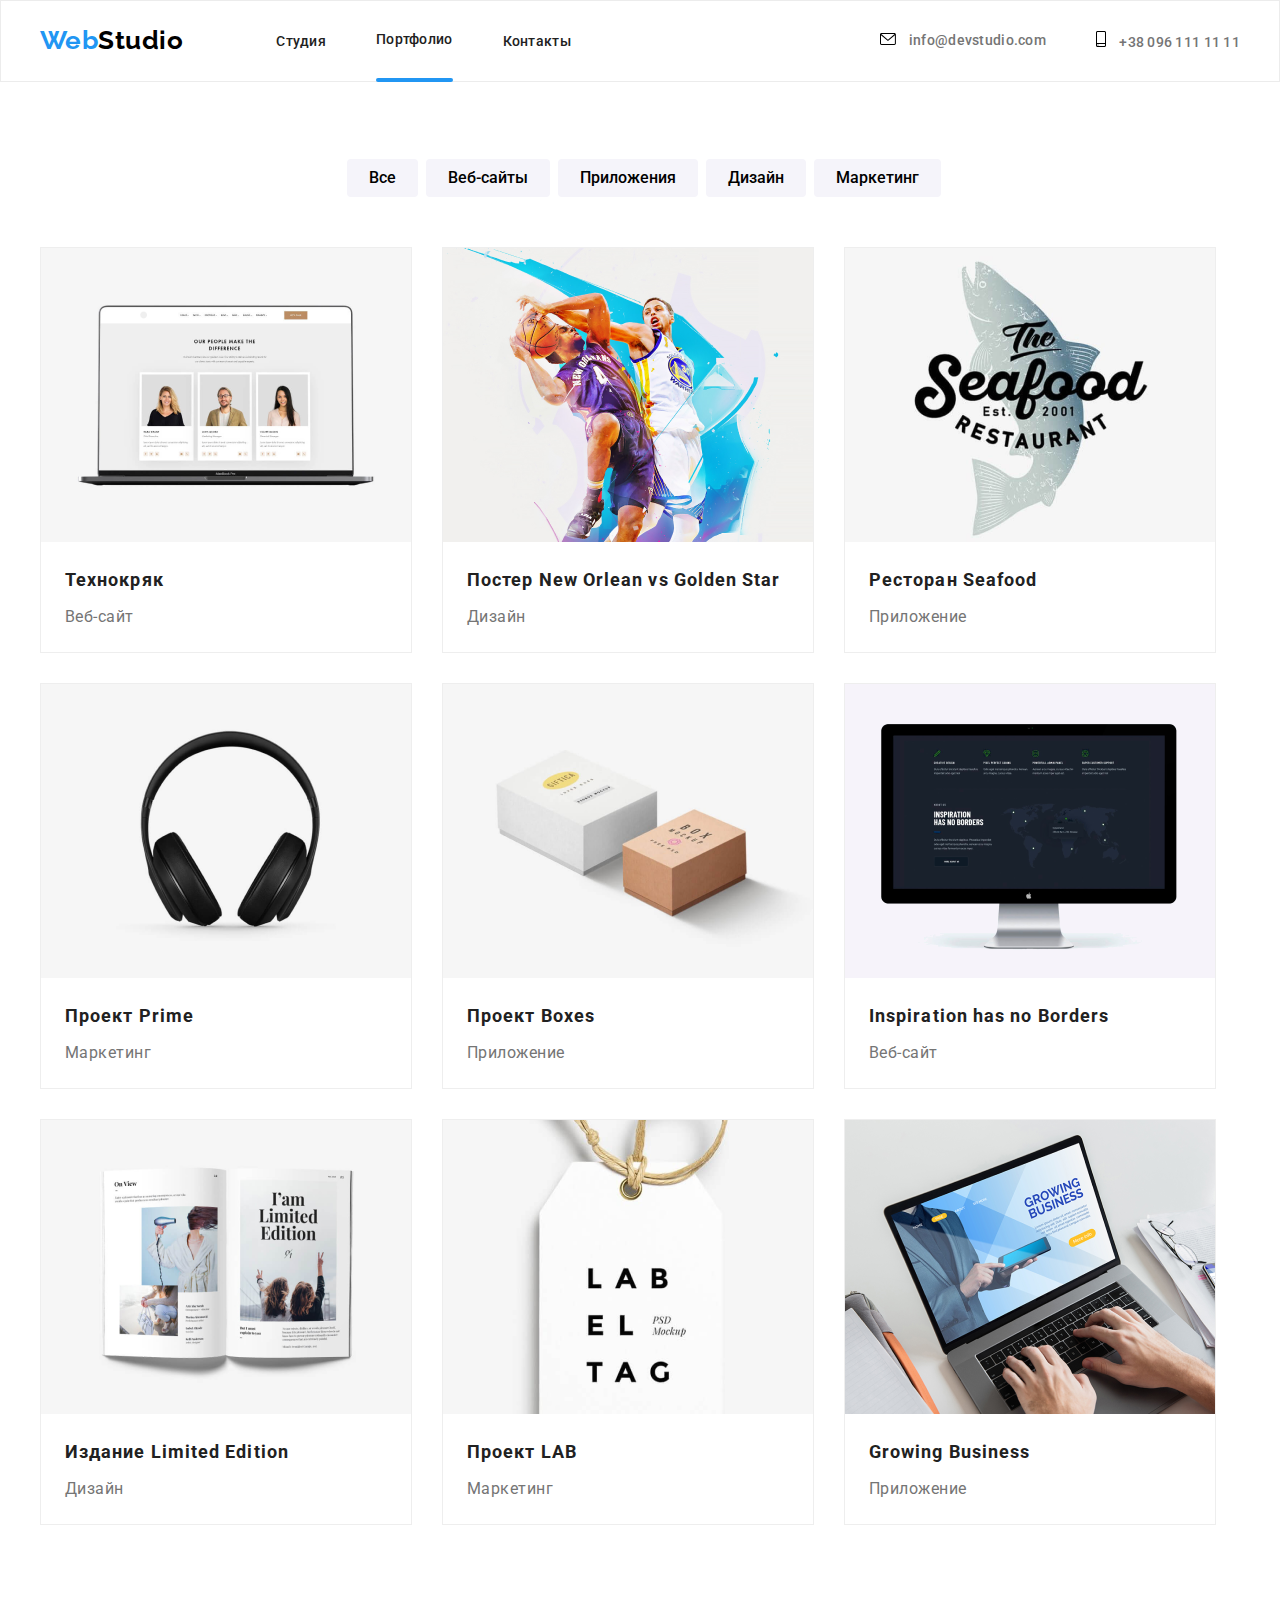
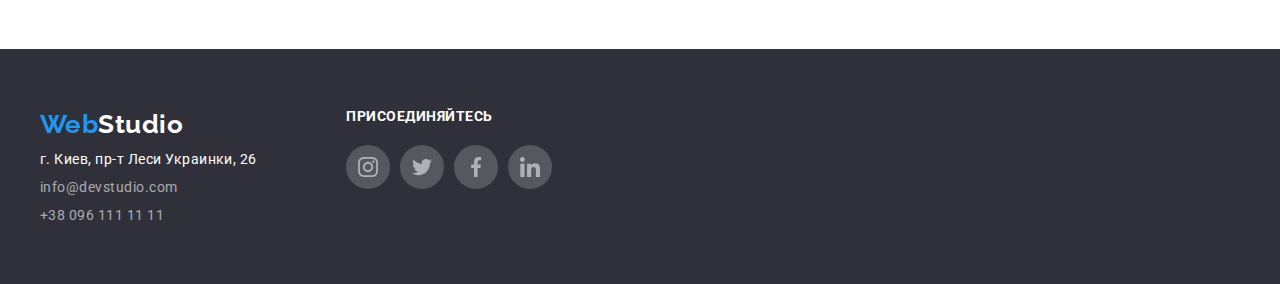
==== portfolio.html @ 744fe1b5 "копирует дз 5" ====
<!DOCTYPE html>
<html lang="ru">

<head>
    <meta charset="UTF-8">
    <meta name="viewport" content="width=device-width, initial-scale=1.0">
    <title> WebStudio </title>
    <link rel="stylesheet" href="https://cdnjs.cloudflare.com/ajax/libs/modern-normalize/1.0.0/modern-normalize.min.css"
        integrity="sha512-ISS7cAi1PEhQ8jnbJpJZMd29NlhNj4AWYyLOSp2CE/CsHxTCu+r+t0D2yoJudVrd0/8fTVPUVDzY5Tvli75u/g=="
        crossorigin="anonymous" />
    <link rel="preconnect" href="https://fonts.gstatic.com">
    <link href="https://fonts.googleapis.com/css2?family=Raleway:wght@700&family=Roboto:wght@400;700;900&display=swap"
    rel="stylesheet">
    <link rel="stylesheet" href="./css/styles.css" />
</head>

<body class="body">

    <!--HEADER-->
    <header class="header">
        <div class="container">
            <nav class="container-nav">
                <a lang="en" href="./index.html" class="logo"> <span class="logo-web">Web</span>Studio</a>
                <ul class="nav-list">
                    <li class="item"> <a class="nav-links " href="./index.html"> Студия </a> </li>
                    <li class="item"> <a class="nav-links current" href="./portfolio.html"> Портфолио </a> </li>
                    <li class="item"> <a class="nav-links " href=""> Контакты </a> </li>
                </ul>
            </nav>
            <ul class="cont-link list">
                <li class="item-cont">
                    <a class="contacts-link" href="mailto:info@devstudio.com">
                        <svg class="contacts-icon-mail">
                            <use href="./images/sprite.svg#icon-envelope">
    
                            </use>
                        </svg>
                        info@devstudio.com </a>
                </li>
                <li class="item-cont">
                    <a class="contacts-link" href="tel:+380961111111">
                        <svg class="contacts-icon-phone">
                            <use href="./images/sprite.svg#icon-smartphone">
    
                            </use>
                        </svg>
                        +38 096 111 11 11 </a>
                </li>
            </ul>
    
        </div>
    </header>

    <!-- Portfolio-->
    <main> 

        <section class="portfolio-section"> 
            <div class="container">
                <ul class="portfolio-buttons">
                    <li><button class="button" type="button">Все</button></li>
                    <li><button class="button" type="button">Веб-сайты</button></li>
                    <li><button class="button" type="button">Приложения</button></li>
                    <li><button class="button" type="button">Дизайн</button></li>
                    <li><button class="button" type="button">Маркетинг</button></li>
                </ul>
            
                <ul class="portfolio-card">
                    <li class="project">
                        <a class="project-card-link" href="#">
                            <div class="portfolio-card-overlay">
                                <div class="overlay-text-container">
                                    <img src="./images/notebook.png" alt="" width="370" height="294">
                                
                                    <p class="overlay">Технокряк это современная площадка распространения коронавируса. 
                                        Компании используют эту платформу для цифрового
                                        шпионажа и атак на защищённые сервера конкурентов.</p>
                                </div>
                            </div>
                            <div class="card-text"> 
                                <h2 class="portfolio-image-title">Технокряк</h2>
                                <p class="image-description">Веб-сайт</p>
                            </div>
                        </a>
                    </li>
                    <li class="project">
                        <a class="project-card-link" href="#">
                            <div class="portfolio-card-overlay">
                                <div class="overlay-text-container">
                                    <img src="./images/basketball.png" alt="" width="370" height="294">                                
                                    <p class="overlay">text</p>
                                </div>
                            </div>
                            <div class="card-text"> 
                                <h2 class="portfolio-image-title">Постер New Orlean vs Golden Star</h2>
                                <p class="image-description">Дизайн</p>
                            </div>
                        </a>
                    </li>
                    <li class="project">
                        <a class="project-card-link" href="#">
                            <div class="portfolio-card-overlay">
                                <div class="overlay-text-container">
                                    <img src="./images/restaurant.png" alt="" width="370" height="294">                                
                                    <p class="overlay"></p>
                                </div>
                            </div>
                            <div class="card-text"> 
                                <h2 class="portfolio-image-title">Ресторан Seafood</h2>
                                <p class="image-description">Приложение</p>
                            </div>
                        </a>
                    </li>
                    <li class="project">
                        <a class="project-card-link" href="#">
                            <div class="portfolio-card-overlay">
                                <div class="overlay-text-container">
                                    <img src="./images/headphones.png" alt="" width="370" height="294">                                
                                    <p class="overlay"></p>
                                </div>
                            </div>
                            <div class="card-text"> 
                                <h2 class="portfolio-image-title">Проект Prime</h2>
                                <p class="image-description">Маркетинг</p>
                            </div>
                        </a>
                    </li>
                    <li class="project">
                        <a class="project-card-link" href="#">
                            <div class="portfolio-card-overlay">
                                <div class="overlay-text-container">
                                    <img src="./images/boxes.png" alt="" width="370" height="294">                                
                                    <p class="overlay"></p>
                                </div>
                            </div>
                            <div class="card-text"> 
                                <h2 class="portfolio-image-title">Проект Boxes</h2>
                                <p class="image-description">Приложение</p>
                            </div>
                        </a>
                    </li>
                    <li class="project">
                        <a class="project-card-link" href="#">
                            <div class="portfolio-card-overlay">
                                <div class="overlay-text-container">
                                    <img src="./images/monitor.png" alt="" width="370" height="294">
                                
                                    <p class="overlay"></p>
                                </div>
                            </div>
                            <div class="card-text"> 
                                <h2 class="portfolio-image-title">Inspiration has no Borders</h2>
                                <p class="image-description">Веб-сайт</p>
                            </div>
                        </a>
                    </li>
                    <li class="project">
                        <a class="project-card-link" href="#">
                            <div class="portfolio-card-overlay">
                                <div class="overlay-text-container">
                                    <img src="./images/magazine.png" alt="" width="370" height="294">
                                
                                    <p class="overlay"></p>
                                </div>
                            </div>
                            <div class="card-text"> 
                                <h2 class="portfolio-image-title">Издание Limited Edition</h2>
                                <p class="image-description">Дизайн</p>
                            </div>
                        </a>
                    </li>
                    <li class="project">
                        <a class="project-card-link" href="#">
                            <div class="portfolio-card-overlay">
                                <div class="overlay-text-container">
                                    <img src="./images/label.png" alt="" width="370" height="294">
                                
                                    <p class="overlay"></p>
                                </div>
                            </div>
                            <div class="card-text"> 
                                <h2 class="portfolio-image-title">Проект LAB</h2>
                                <p class="image-description">Маркетинг</p>
                            </div>
                        </a>
                    </li>
                    <li class="project">
                        <a class="project-card-link" href= "#">
                            <div class="portfolio-card-overlay">
                                <div class="overlay-text-container">
                                    <img src="./images/business.png" alt="" width="370" height="294">
                                
                                    <p class="overlay"></p>
                                </div>                         
                            </div>
                            <div class="card-text"> 
                                <h2 class="portfolio-image-title">Growing Business</h2>
                                <p class="image-description">Приложение</p>
                            </div>
                        </a>
                    </li>
                </ul>
            </div>
        </section>
    </main>

<!--Footer-->
        <footer class="footer">
            <div class="footer-container">
                <div class="address-container">
                    <a lang="en" href="./index.html" class="logo">
                        <span class="logo-web">Web</span>Studio
                    </a>

                <address>
                    <ul class="address">
                        <li class="footer-navigation-list-item"> <a class="address-color"
                            href="https://www.google.com/maps/place/%D0%B1%D1%83%D0%BB.+%D0%9B%D0%B5%D1%81%D0%B8+%D0%A3%D0%BA%D1%80%D0%B0%D0%B8%D0%BD%D0%BA%D0%B8,+26,+%D0%9A%D0%B8%D0%B5%D0%B2,+02000/@50.4265841,30.5361971,17z/data=!3m1!4b1!4m5!3m4!1s0x40d4cf0e033ecbe9:0x57a4dffefec77da0!8m2!3d50.4265807!4d30.5383858">
                            г. Киев, пр-т Леси Украинки, 26 </a> </li>
                        <li class="footer-navigation-list-item"> <a href="mailto:info@devstudio.com">
                            info@devstudio.com </a> </li>
                        <li class="footer-navigation-list-item"> <a href="tel:+380961111111">
                            +38 096 111 11 11 </a> </li>
                    </ul>
                </address>
                </div>

                <div class="join-us">
                    <h3 class="footer-title">
                    присоединяйтесь
                    </h3>
                    <ul class="social-list-footer">
                    <li class="footer-social-item">
                    <a href="" class="footer-social-link">
                        <svg class="social-list-icon">
                            <use href="./images/sprite.svg#instagram"></use>
                        </svg>
                    </a>
                    </li>
                    <li class="footer-social-item">
                    <a href="" class="footer-social-link">
                        <svg class="social-list-icon">
                            <use href="./images/sprite.svg#twitter"></use>
                        </svg>
                    </a>
                    </li>
                    <li class="footer-social-item">
                    <a href="" class="footer-social-link">
                        <svg class="social-list-icon">
                            <use href="./images/sprite.svg#facebook"></use>
                        </svg>
                    </a>
                    </li>
                    <li class="footer-social-item">
                    <a href="" class="footer-social-link">
                        <svg class="social-list-icon">
                            <use href="./images/sprite.svg#linkedin"></use>
                        </svg>
                    </a>
                    </li>
                    </ul>
                </div>  
            </div>


        </footer>
     
    </body>

</html>
---- css/styles.css ----
body {
  margin: 0;
  color: var(--text-head-color);
  font-family: "Roboto", sans-serif;
  font-style: normal;
  letter-spacing: 0.03em;
}

h1,
h2,
h3,
h4,
h5,
h6,
p {
  margin: 0px;
}

ul {
  list-style-type: none;
  margin: 0px;
  padding: 0px;
}
link {
  font-style: none;
  text-decoration: none;
}
img {
  display: block;
  min-width: 100px;
}
a {
  text-decoration: none;
}
button {
  font-family: inherit;
}

:root {
  --text-font: "Roboto", sans-serif;
  --text-main-color: #757575;
  --icon-color: #afb1b8;
  --text-head-color: #212121;
  --accent-color: #2196f3;
  --white-color: #ffffff;
  --black-color: #000000;
  --contacts-color: rgba(255, 255, 255, 0.6);
  --background-main: #2f303a;
  --background-team: #f5f4fa;
  --border-work-examples: #eeeeee;
  --portfolio-border: #ececec;
}
.container {
  width: 1200px;
  margin: 0 auto;
  padding: 0px 15px;
}

/*======= HEADER ======*/
.header {
  display: flex;
  align-items: center;
  height: 80px;
  border: 1px solid #ececec;
}
.header .container {
  display: flex;
  align-items: center;
}
.container-nav {
  display: flex;
  align-items: center;
}
.nav-list {
  display: flex;
  align-items: center;
}

.nav-list .item:not(:last-child) {
  margin-right: 50px;
}
.cont-link {
  display: flex;
  margin-left: auto;
  align-items: center;
}

.cont-link .item-cont:not(:first-child) {
  margin-left: 50px;
}

.logo {
  margin-right: 93px;
  font-family: Raleway;
  font-weight: 700;
  font-size: 26px;
  line-height: 1.2;
  color: #000000;
}

.logo-web {
  color: var(--accent-color);
}
.current::after {
  content: "";
  position: relative;
  display: block;
  bottom: -29px;
  left: 0px;
  height: 4px;
  border-radius: 2px;
  background-color: var(--accent-color);
}
.current {
  color: var(--accent-color);
}
.nav-links {
  font-weight: 500;
  font-size: 14px;
  line-height: 1.42;
  letter-spacing: 0.02em;
  color: #212121;
  transition: color 250ms cubic-bezier(0.4, 0, 0.2, 1);
}
.nav-links:focus,
.nav-links:hover {
  color: var(--accent-color);
}

.contacts-link {
  display: block;
  font-weight: 500;
  font-size: 14px;
  line-height: 1.14;
  letter-spacing: 0.02em;
  color: var(--text-main-color);
  transition: color 250ms cubic-bezier(0.4, 0, 0.2, 1);
}
.contacts-link:hover,
.contacts-link:focus {
  color: var(--accent-color);
}
.contacts-icon-mail {
  width: 16px;
  height: 12px;
  margin-right: 10px;
  transition: fill 250ms cubic-bezier(0.4, 0, 0.2, 1);
}
.contacts-icon-phone {
  width: 10px;
  height: 16px;
  margin-right: 10px;
  transition: fill 250ms cubic-bezier(0.4, 0, 0.2, 1);
}
.contacts-link:hover .contacts-icon-mail,
.contacts-link:focus .contacts-icon-mail {
  fill: var(--accent-color);
}
.contacts-link:hover .contacts-icon-phone,
.contacts-link:focus .contacts-icon-phone {
  fill: var(--accent-color);
}
/* ====== HERO ======= */

.hero-section {
  background-color: #2f303a;
  background-image: linear-gradient(
      rgba(47, 48, 58, 0.4),
      rgba(47, 48, 58, 0.4)
    ),
    url(../images/hero-bg.jpg);
  padding-top: 200px;
  padding-bottom: 200px;
  text-align: center;
}

.hero-container {
  max-width: 695px;
  margin-right: auto;
  margin-left: auto;
}

.hero-title {
  font-weight: 900;
  font-size: 44px;
  line-height: 1.36;
  letter-spacing: 0.06em;
  text-transform: uppercase;
  color: #ffffff;
  margin-bottom: 30px;
}
.hero-button {
  min-width: 170px;
  padding: 10px 15px;

  font-weight: bold;
  font-size: 16px;
  line-height: 1.875;
  border-radius: 4px;
  border: 0px;
  background-color: #2196f3;
  align-items: center;
  text-align: center;
  letter-spacing: 0.06em;
  color: #ffffff;
}

/* ======== Details ========*/
.opportunoties-icon-list {
  display: flex;
}
.list-item-icon {
  background: #f5f4fa;
  border-radius: 4px;
  padding: 25px 100px;
  margin-right: 30px;
  margin-bottom: 30px;
}
.opportunities-icon {
  width: 70px;
  height: 70px;
}
.details-section {
  padding-top: 95px;
  padding-bottom: 95px;
}

.details {
  display: flex;
  width: 1170px;
  height: 101px;
}

.details-list:not(:last-child) {
  margin-right: 30px;
}

.details-list {
  width: 270px;
}

.details-list-titles {
  margin-bottom: 10px;

  font-weight: bold;
  font-size: 14px;
  line-height: 1.143;
  text-transform: uppercase;
  color: #212121;
}

.description {
  font-weight: 400;
  font-size: 14px;
  line-height: 1.71;
}

/* ===== Whot we do===== */

.whotwedo-section {
  padding-bottom: 95px;
  margin: 0px 89.5px;
}
.imeges-title {
  font-weight: bold;
  font-size: 36px;
  line-height: 1.66;
  text-align: center;
  color: #212121;
  margin-bottom: 50px;
}

.imeges-list {
  display: flex;
}

.imeges-list :not(:last-child) {
  margin-right: 30px;
}
.whotwedo-overlay {
  position: relative;
}
.whotwedo-overlay-text {
  padding: 27px 80px 27px 83px;
  position: absolute;
  bottom: 0px;
  left: 0px;
  max-width: 100%;
  height: 70px;
  background: rgba(47, 48, 58, 0.8);
  color: var(--white-color);
  font-weight: 700;
  font-size: 14px;
  line-height: 1.14;
  text-align: center;
  text-transform: uppercase;
}
/* -- Team -- */

.our-team {
  padding: 95px;
  background-color: #f5f4fa;
}
.our-team-title {
  font-weight: bold;
  font-size: 36px;
  line-height: 1.66;
  text-align: center;
  color: #212121;
  margin-bottom: 50px;
}

.our-team-list {
  display: flex;
  justify-content: space-between;
  margin-top: 50px;
}
.our-team-list > li:not(:last-child) {
  margin-right: 30px;
}

.our-team-list-card {
  display: flex;
  flex-direction: column;
  width: 270px;
  height: 412px;
  border-radius: 0px 0px 4px 4px;
  background: #ffffff;
  box-shadow: 0px 1px 3px rgba(0, 0, 0, 0.12), 0px 1px 1px rgba(0, 0, 0, 0.14),
    0px 2px 1px rgba(0, 0, 0, 0.2);
}

.our-team-list-card > img {
  width: 100%;
  height: 260px;
}

.name {
  margin: 30px auto 10px auto;
  font-weight: 500;
  line-height: 1.187;
  letter-spacing: 0.03em;
  color: #212121;
}
.name-position {
  margin: 0 auto 0 auto;
  margin-bottom: 16px;
  font-size: 16px;
  line-height: 1.187px;
  text-align: center;
  color: #757575;
}

.social-list {
  display: flex;
  justify-content: space-between;
  padding-left: 32px;
  padding-right: 32px;
  padding-bottom: 30px;
}

.social-list-icon {
  width: 20px;
  height: 20px;
  fill: var(--icon-color);
  transition: fill 250ms cubic-bezier(0.4, 0, 0.2, 1);
}

.social-list-link {
  display: flex;
  justify-content: center;
  align-items: center;
  width: 44px;
  height: 44px;
  border-radius: 50%;
  background-color: #ffffff;
  transition: background-color 250ms cubic-bezier(0.4, 0, 0.2, 1);
}
.social-list-link:hover,
.social-list-link:focus {
  background-color: var(--accent-color);
}
.social-list-link:hover .social-list-icon,
.social-list-link:focus .social-list-icon {
  fill: #ffffff;
}

/* ---Client section--- */
.client-section {
  padding-top: 94px;
  padding-bottom: 94px;
}
.client-title {
  margin-top: 0px;
  margin-bottom: 50px;
  font-weight: 700;
  font-size: 36px;
  line-height: 1.16;
  text-align: center;
}

.client-list {
  display: flex;
  justify-content: center;
}
.client-link {
  display: flex;
  justify-content: center;
  align-items: center;
  width: 170px;
  height: 90px;
  margin-right: 30px;
  cursor: pointer;
  border: 1px solid var(--icon-color);
  fill: var(--icon-color);
  border-radius: 4px;
  transition: fill 250ms cubic-bezier(0.4, 0, 0.2, 1),
    border 250ms cubic-bezier(0.4, 0, 0.2, 1);
}
.client-link:hover,
.client-link:focus {
  fill: var(--accent-color);
  border: 1px solid var(--accent-color);
}

.client-link:last-child {
  margin-left: 0px;
}
.logo-1 {
  width: 44.27px;
  height: 49.23px;
}
.logo-2 {
  width: 40px;
  height: 52px;
}
.logo-3 {
  width: 41px;
  height: 46.6px;
}
.logo-4 {
  width: 79.66px;
  height: 42.02px;
}
.logo-5 {
  width: 59px;
  height: 47px;
}
.logo-6 {
  width: 88.48px;
  height: 45.44px;
}

/*  --Footer--  */

.footer {
  padding: 60px 0;
  background-color: #2f303a;
}
.footer-container {
  width: 1200px;
  padding-right: 15px;
  padding-left: 15px;
  margin-left: auto;
  margin-right: auto;
}
.address-container {
  margin-right: 70px;
}

.footer .footer-container {
  display: flex;
}
.footer-container {
  display: flex;
}
.footer-title {
  margin-top: 0px;
  margin-bottom: 20px;
  color: var(--secondary-text-color);
  font-weight: 700;
  font-size: 14px;
  line-height: 1.14;
  text-transform: uppercase;
}
.join-us {
  font-weight: 900;
  font-size: 14px;
  line-height: 1.142;
  text-transform: uppercase;
  color: #ffffff;
}
.footer-social-item {
  display: flex;
  justify-content: center;
  align-items: center;
  width: 44px;
  height: 44px;
  border-radius: 50%;
  cursor: pointer;
  fill: var(--icon-color);
  background: rgba(255, 255, 255, 0.1);
  transition: 250ms cubic-bezier(0.4, 0, 0.2, 1);
}
.footer-social-item:hover .social-list-icon,
.footer-social-item:focus .social-list-icon {
  fill: #ffffff;
}
.footer-social-link {
  display: flex;
  justify-content: center;
  align-items: center;
  width: 44px;
  height: 44px;
  border-radius: 50%;
  cursor: pointer;
  background: rgba(255, 255, 255, 0.1);

  transition: background-color 250ms cubic-bezier(0.4, 0, 0.2, 1);
}
.footer-social-link:hover,
.footer-social-link:focus {
  background-color: var(--accent-color);
}

.social-list-footer {
  display: flex;
  align-items: baseline;
}
.footer-social-item {
  margin-right: 10px;
}

.footer .logo {
  color: #ffffff;
}

.address > li > a {
  font-style: normal;
  font-weight: normal;
  font-size: 14px;
  line-height: 1.5px;
  color: rgba(255, 255, 255, 0.6);
}
.address > li:first-of-type > a {
  color: #ffffff;
}

.footer-navigation-list-item {
  margin-top: 9px;
}

/*======PORTFOLIO========*/
.portfolio-section {
  padding-top: 77px;
  padding-bottom: 94px;
}
.portfolio-buttons {
  display: flex;
  justify-content: center;
  margin-bottom: 50px;
}

.button {
  display: inline-block;
  background-color: var(--background-team);
  font-weight: 500;
  font-size: 16px;
  line-height: 1.62;
  text-align: center;
  border: 0px;
  border-radius: 4px;
  padding: 6px 22px;
  margin-left: 8px;
  transition: transform 250ms cubic-bezier(0.4, 0, 0.2, 1);
}
.portfolio-card {
  display: flex;
  flex-wrap: wrap;
}
.project-card-link {
  display: block;
}
.project {
  width: 370px;
  border: 1px solid var(--border-work-examples);
  margin-right: 30px;
  margin-bottom: 30px;
}
.project:nth-child(3n) {
  margin-right: 0px;
}
.card-text {
  padding: 20px 24px;
}
.portfolio-image-title {
  margin-bottom: 4px;
  color: var(--text-head-color);
  font-weight: 700;
  font-size: 18px;
  line-height: 2;
  letter-spacing: 0.06em;
}
.image-description {
  margin-top: 0px;
  color: var(--text-main-color);
  font-weight: 400;
  font-size: 16px;
  line-height: 1.87;
}
.overlay-text-container {
  position: relative;
  overflow: hidden;
}

.overlay {
  position: absolute;
  left: 0;
  top: 0;
  width: 100%;
  height: 100%;
  color: #ffffff;
  font-style: normal;
  font-weight: normal;
  font-size: 18px;
  line-height: 1.56;
  background-color: rgb(33, 150, 243, 0.9);
  padding: 24px;
  transform: translateY(100%);
  transition: transform 250ms linear;
}
.project-card-link:hover .overlay,
.project-card-link:focus .overlay {
  transform: translateY(0%);
}
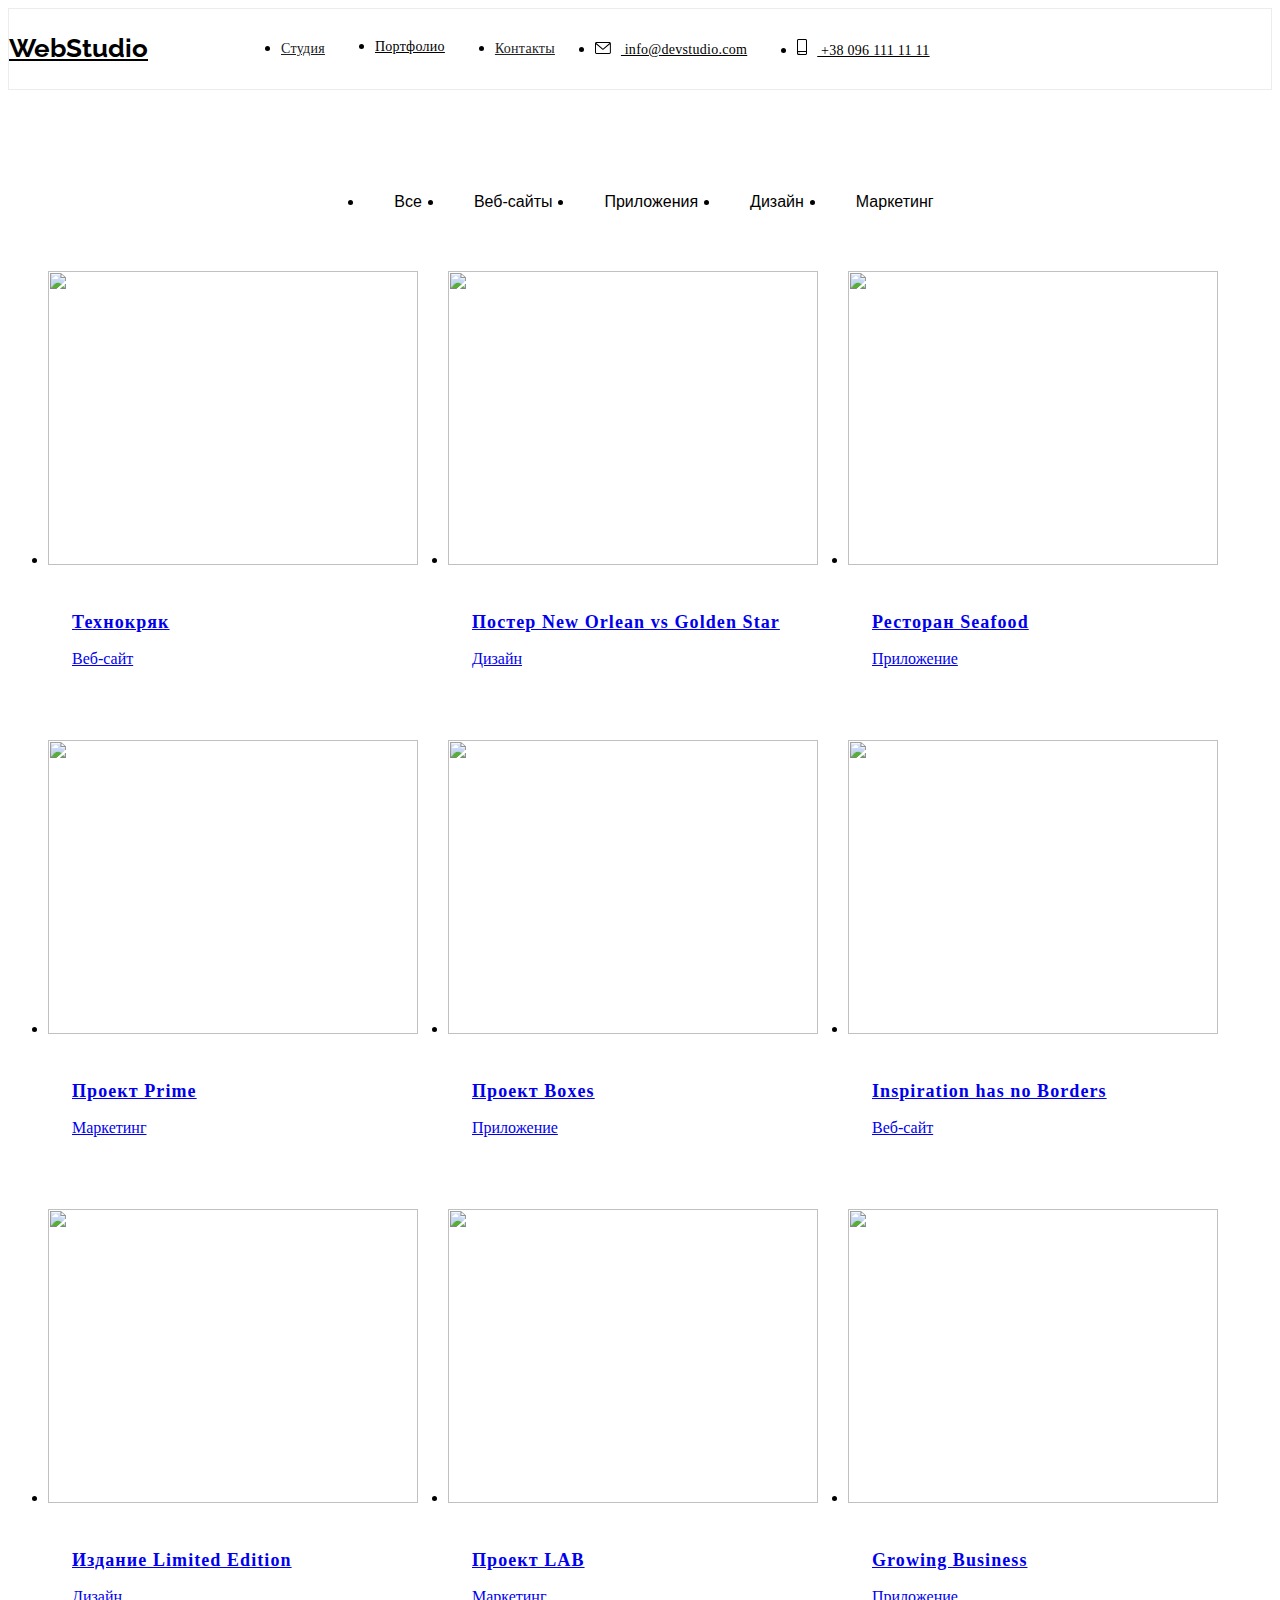
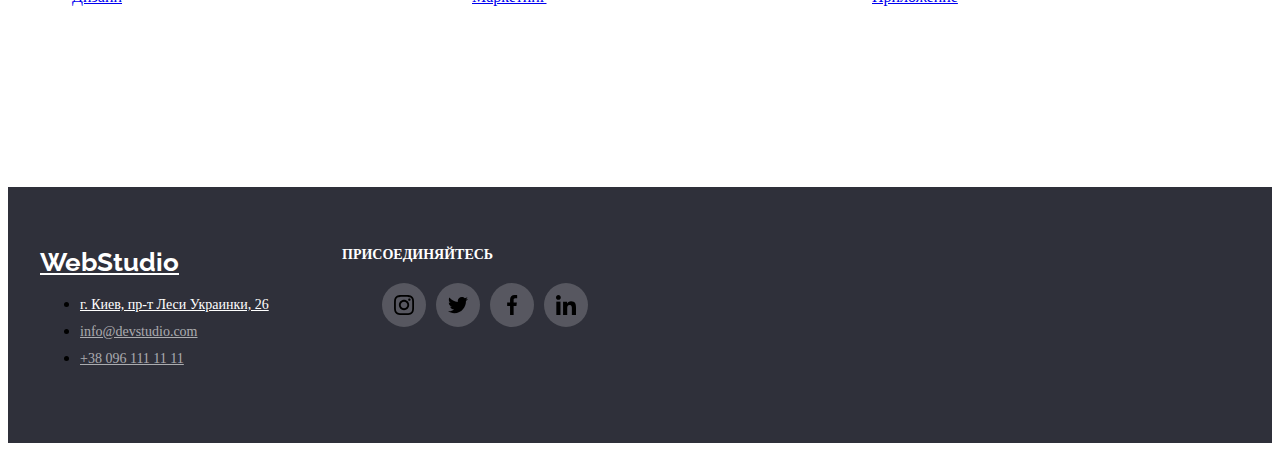
==== commit 2c3c56d1: "вносит изменения" ====
--- a/portfolio.html
+++ b/portfolio.html
@@ -9,8 +9,9 @@
         integrity="sha512-ISS7cAi1PEhQ8jnbJpJZMd29NlhNj4AWYyLOSp2CE/CsHxTCu+r+t0D2yoJudVrd0/8fTVPUVDzY5Tvli75u/g=="
         crossorigin="anonymous" />
     <link rel="preconnect" href="https://fonts.gstatic.com">
-    <link href="https://fonts.googleapis.com/css2?family=Raleway:wght@700&family=Roboto:wght@400;700;900&display=swap"
-    rel="stylesheet">
+    <link rel="preconnect" href="https://fonts.gstatic.com">
+    <link href="https://fonts.googleapis.com/css2?family=Raleway:wght@700&family=Roboto:wght@400;500;700;900&display=swap"
+        rel="stylesheet">
     <link rel="stylesheet" href="./css/styles.css" />
 </head>
 
--- a/css/styles.css
+++ b/css/styles.css
@@ -1,4 +1,4 @@
-body {
+/* body {
   margin: 0;
   color: var(--text-head-color);
   font-family: "Roboto", sans-serif;
@@ -49,12 +49,12 @@
   --background-team: #f5f4fa;
   --border-work-examples: #eeeeee;
   --portfolio-border: #ececec;
-}
-.container {
+} */
+/* .container {
   width: 1200px;
   margin: 0 auto;
   padding: 0px 15px;
-}
+} */
 
 /*======= HEADER ======*/
 .header {
@@ -111,7 +111,7 @@
   border-radius: 2px;
   background-color: var(--accent-color);
 }
-.current {
+.nav-links.current {
   color: var(--accent-color);
 }
 .nav-links {
@@ -169,9 +169,12 @@
       rgba(47, 48, 58, 0.4)
     ),
     url(../images/hero-bg.jpg);
+  max-width: 1600px;
+  background-repeat: no-repeat;
   padding-top: 200px;
   padding-bottom: 200px;
   text-align: center;
+  margin: 0 auto;
 }
 
 .hero-container {
@@ -181,28 +184,275 @@
 }
 
 .hero-title {
+  margin: 0 auto;
+  max-width: 696px;
   font-weight: 900;
   font-size: 44px;
   line-height: 1.36;
+  text-align: center;
   letter-spacing: 0.06em;
   text-transform: uppercase;
   color: #ffffff;
-  margin-bottom: 30px;
 }
 .hero-button {
-  min-width: 170px;
-  padding: 10px 15px;
-
-  font-weight: bold;
+  font-weight: 900;
+  padding: 10px 32px;
+  margin-top: 30px;
   font-size: 16px;
   line-height: 1.875;
-  border-radius: 4px;
-  border: 0px;
-  background-color: #2196f3;
-  align-items: center;
   text-align: center;
   letter-spacing: 0.06em;
   color: #ffffff;
+  border: none;
+  background-color: var(--accent-color);
+  box-shadow: 0px 4px 4px rgba(0, 0, 0, 0.15);
+  border-radius: 4px;
+  cursor: pointer;
+  transition: color 250ms cubic-bezier(0.4, 0, 0.2, 1);
+}
+.hero-button:hover,
+.hero-button:focus {
+  color: black;
+}
+.backdrop {
+  position: fixed;
+  top: 0;
+  left: 0;
+  width: 100%;
+  height: 100%;
+  background-color: rgba(0, 0, 0, 0.2);
+  transition: all 250ms cubic-bezier(0.4, 0, 0.2, 1);
+}
+
+.modal {
+  padding: 40px;
+  position: absolute;
+  left: 50%;
+  top: 50%;
+  transform: translate(-50%, -50%);
+  width: 528px;
+  height: 581px;
+  background: #ffffff;
+  box-shadow: 0px 1px 3px rgba(0, 0, 0, 0.12), 0px 1px 1px rgba(0, 0, 0, 0.14),
+    0px 2px 1px rgba(0, 0, 0, 0.2);
+  border-radius: 4px;
+}
+
+.close-button-svg {
+  width: 11px;
+  height: 11px;
+}
+
+.modal-close-button {
+  position: absolute;
+  top: 8px;
+  right: 8px;
+  width: 30px;
+  height: 30px;
+  background: #ffffff;
+  border: 1px solid rgba(0, 0, 0, 0.1);
+  box-sizing: border-box;
+  border-radius: 50%;
+  cursor: pointer;
+}
+
+.modal-close-button:hover,
+.modal-close-button:focus {
+  border-color: var(--accent-color);
+  transition: border-color 250ms cubic-bezier(0.4, 0, 0.2, 1);
+}
+
+.modal-close-button:hover .close-button-svg,
+.modal-close-button:focus .close-button-svg {
+  fill: var(--accent-color);
+  transition: fill 250ms cubic-bezier(0.4, 0, 0.2, 1);
+}
+
+.is-hidden {
+  opacity: 0;
+  visibility: hidden;
+  pointer-events: none;
+}
+
+.main-form {
+  display: flex;
+  flex-direction: column;
+}
+
+.modal-form-action-call {
+  margin-bottom: 12px;
+
+  font-weight: 900;
+  font-size: 20px;
+  line-height: 1.15;
+  text-align: center;
+  letter-spacing: 0.03em;
+
+  color: var(--mostly-used-color);
+}
+
+/* ____________________________________ */
+
+.modal-form-input-label {
+  margin-bottom: 4px;
+  font-weight: 400;
+  font-size: 12px;
+  line-height: 1.166;
+  letter-spacing: 0.01em;
+  color: var(--second-level-color);
+}
+
+.modal-input-hint {
+  display: block;
+  margin-bottom: 4px;
+  margin-top: 10px;
+
+  font-weight: 400;
+  font-size: 12px;
+  line-height: 1.166;
+  letter-spacing: 0.01em;
+  color: var(--second-level-color);
+}
+
+.modal-form-input-wrapper {
+  display: block;
+  position: relative;
+}
+
+.modal-form-input-wrapper:hover .modal-form-input {
+  border: 1px solid var(--accent-color);
+}
+
+.modal-form-input {
+  display: block;
+  width: 100%;
+  height: 40px;
+  padding-left: 42px;
+  border: 1px solid rgba(33, 33, 33, 0.2);
+  border-radius: 4px;
+  transition: border 250ms cubic-bezier(0.4, 0, 0.2, 1);
+}
+
+.modal-form-icon {
+  position: absolute;
+
+  top: 50%;
+  left: 15px;
+  fill: var(--mostly-used-color);
+  transform: translateY(-50%);
+  transition: fill 250ms cubic-bezier(0.4, 0, 0.2, 1);
+}
+
+.modal-form-icon:hover {
+  fill: var(--accent-color);
+}
+
+.modal-form-input:focus,
+.modal-form-input:hover {
+  border: 1px solid var(--accent-color);
+
+  border-radius: 4px;
+  outline: transparent;
+}
+
+.modal-form-input:focus + .modal-form-icon,
+.modal-form-input:hover + .modal-form-icon {
+  fill: var(--accent-color);
+}
+
+/* ____________________________________ */
+
+.comment-field {
+  resize: none;
+  display: block;
+  width: 100%;
+  height: 120px;
+  padding: 12px 16px;
+  margin-bottom: 20px;
+  border: 1px solid rgba(33, 33, 33, 0.2);
+  border-radius: 4px;
+  transition: border 250ms cubic-bezier(0.4, 0, 0.2, 1);
+}
+
+.comment-field::placeholder {
+  font-weight: 400;
+  font-size: 14px;
+  line-height: 1.143;
+  letter-spacing: 0.01em;
+
+  color: rgba(117, 117, 117, 0.5);
+}
+
+.comment-field:focus,
+.comment-field:hover {
+  border: 1px solid var(--accent-color);
+  box-sizing: border-box;
+  border-radius: 4px;
+  outline: transparent;
+  transition: all 250ms cubic-bezier(0.4, 0, 0.2, 1);
+}
+
+.modal-form-agreements {
+  display: flex;
+  align-items: center;
+  font-weight: 400;
+  font-size: 14px;
+  line-height: 1.714;
+  margin: 0 auto;
+  letter-spacing: 0.03em;
+  color: var(--second-level-color);
+}
+
+.modal-form-agreements::before {
+  display: inline-block;
+  content: "";
+  width: 16px;
+  height: 15px;
+  margin-right: 10px;
+  background-image: url(../icons/icon-checked.svg);
+}
+
+.agreement-terms-checkbox:checked + .modal-form-agreements::before {
+  background-image: url(../icons/position-checked.svg);
+
+  background-color: var(--accent-color);
+
+  background-repeat: no-repeat;
+  background-position: 50% 50%;
+  background-origin: border-box;
+  border-color: transparent;
+}
+
+.agreement-terms-checkbox:focus + .modal-form-agreements::before {
+  outline: 1px solid var(--accent-color);
+}
+
+.agreement-terms-link {
+  color: var(--accent-color);
+}
+
+.modal-form-submit-btn {
+  font-weight: 900;
+  font-size: 16px;
+  line-height: 1.875;
+  align-items: center;
+  text-align: center;
+  letter-spacing: 0.06em;
+  align-self: center;
+  padding: 10px 55px;
+  margin-top: 30px;
+  outline: transparent;
+  background-color: var(--accent-color);
+  box-shadow: 0px 4px 4px rgba(0, 0, 0, 0.15);
+  border-radius: 4px;
+  color: #ffffff;
+  cursor: pointer;
+  transition: background-color 250ms cubic-bezier(0.4, 0, 0.2, 1);
+}
+
+.modal-form-submit-btn:hover,
+.modal-form-submit-btn:focus {
+  background-color: #188ce8;
 }
 
 /* ======== Details ========*/
@@ -549,6 +799,84 @@
 .footer-navigation-list-item {
   margin-top: 9px;
 }
+.footer-submit-wrapper {
+  display: flex;
+  flex-direction: column;
+}
+
+.footer-action-call {
+  margin-bottom: 20px;
+  font-weight: 700;
+  line-height: 1.14;
+  letter-spacing: 0.03em;
+  text-transform: uppercase;
+  color: #ffffff;
+}
+
+.footer-submit-form {
+  display: flex;
+}
+
+.footer-submit-input {
+  margin-right: 12px;
+  border: 1px solid rgba(255, 255, 255, 0.3);
+  box-sizing: border-box;
+  filter: drop-shadow(0px 4px 4px rgba(0, 0, 0, 0.15));
+  border-radius: 4px;
+  background-color: inherit;
+  padding-top: 15px;
+  padding-bottom: 15px;
+  padding-left: 16px;
+  width: 358px;
+  height: 50px;
+  outline: none;
+  font-weight: 400;
+  font-size: 16px;
+  line-height: 1.25;
+  letter-spacing: 0.03em;
+  color: #ffffff;
+}
+
+.footer-submit-input:focus {
+  border: 1px solid var(--accent-color);
+  border-radius: 3px;
+}
+
+.footer-submit-input::placeholder {
+  font-weight: 400;
+  font-size: 16px;
+  line-height: 1.25;
+  letter-spacing: 0.03em;
+  color: rgba(255, 255, 255, 0.6);
+}
+
+.footer-submit-button {
+  display: flex;
+  align-items: center;
+  min-width: 200px;
+  background-color: var(--accent-color);
+  box-shadow: 0px 4px 4px rgba(0, 0, 0, 0.15);
+  border: none;
+  border-radius: 4px;
+  padding: 10px 28px;
+  font-weight: 700;
+  font-size: 16px;
+  line-height: 1.87;
+  text-align: center;
+  letter-spacing: 0.06em;
+  color: #ffffff;
+  cursor: pointer;
+  transition: background-color 250ms cubic-bezier(0.4, 0, 0.2, 1);
+}
+
+.footer-submit-button:hover,
+.footer-submit-button:focus {
+  background-color: #188ce8;
+}
+
+.submit-icon {
+  margin-left: 10px;
+}
 
 /*======PORTFOLIO========*/
 .portfolio-section {
@@ -562,7 +890,6 @@
 }
 
 .button {
-  display: inline-block;
   background-color: var(--background-team);
   font-weight: 500;
   font-size: 16px;
@@ -573,6 +900,11 @@
   padding: 6px 22px;
   margin-left: 8px;
   transition: transform 250ms cubic-bezier(0.4, 0, 0.2, 1);
+}
+.button:hover,
+.button:focus {
+  background-color: var(--accent-color);
+  color: var(--white-color);
 }
 .portfolio-card {
   display: flex;
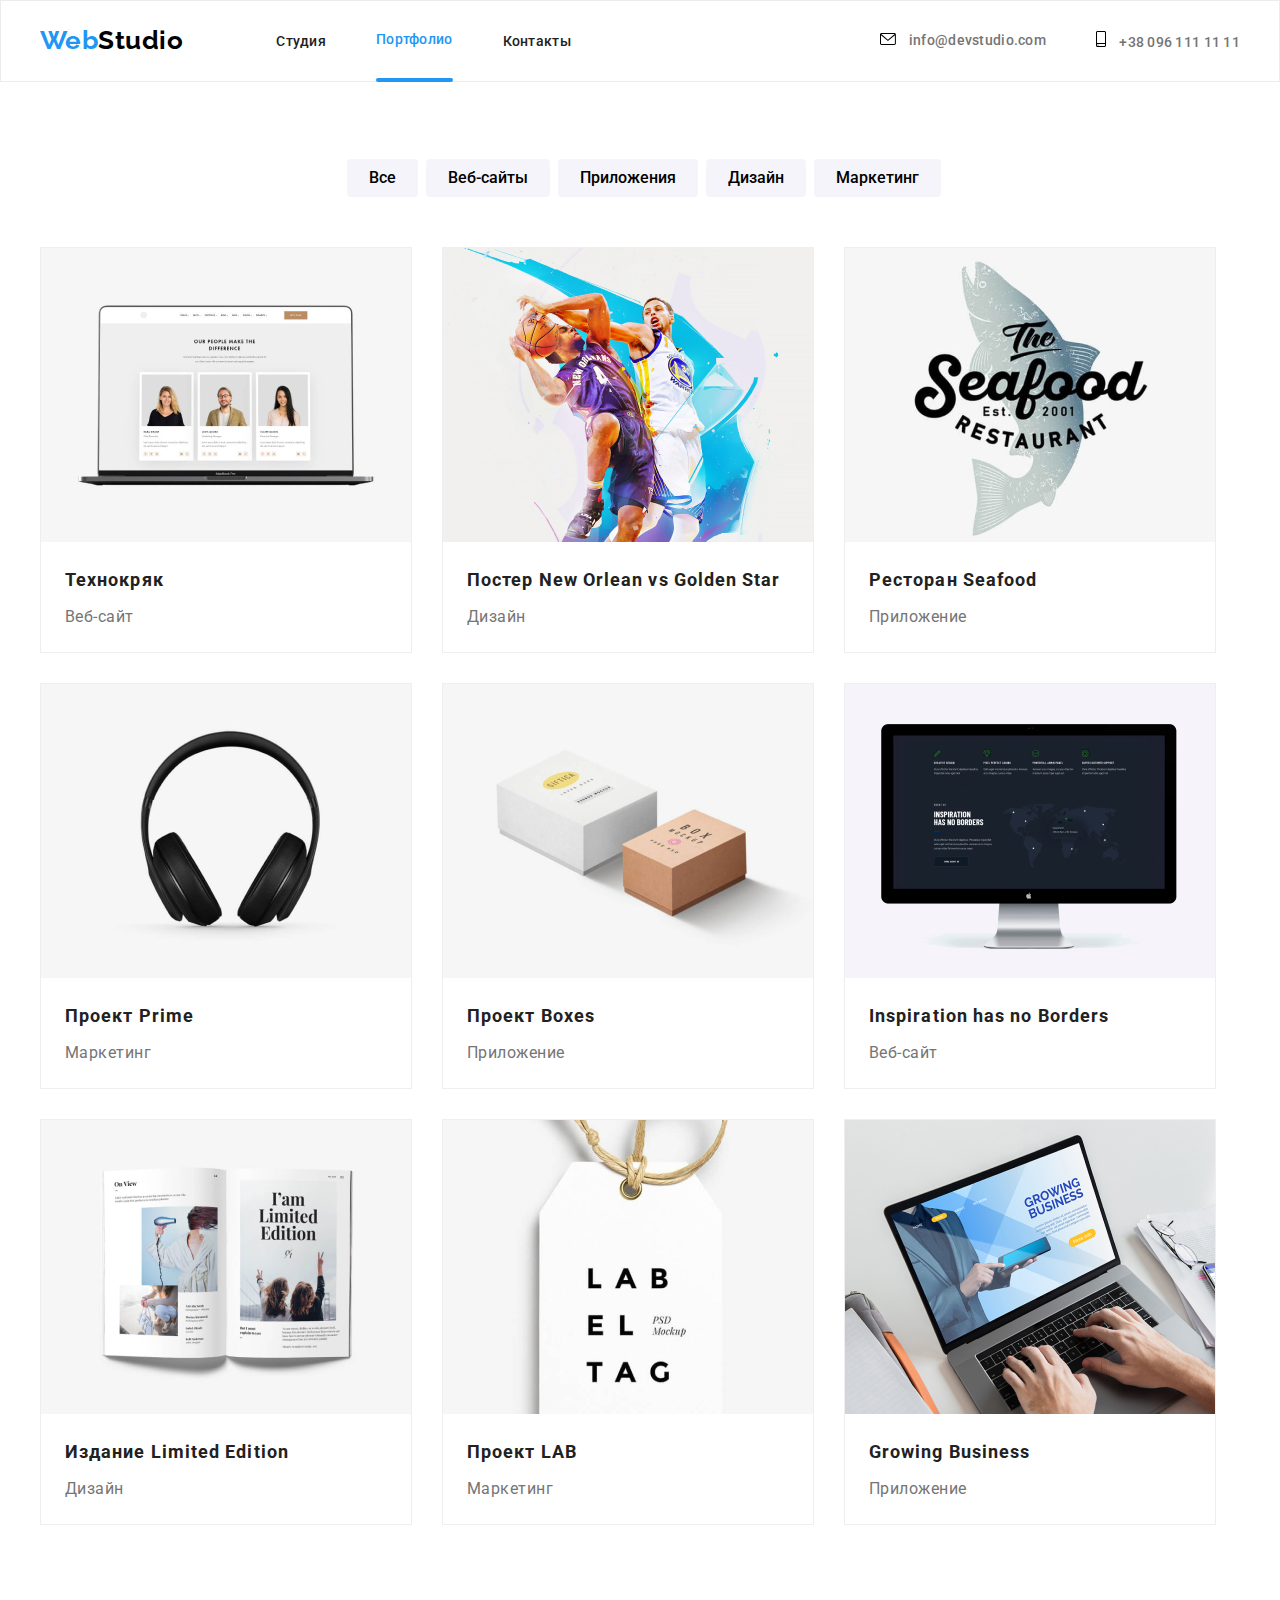
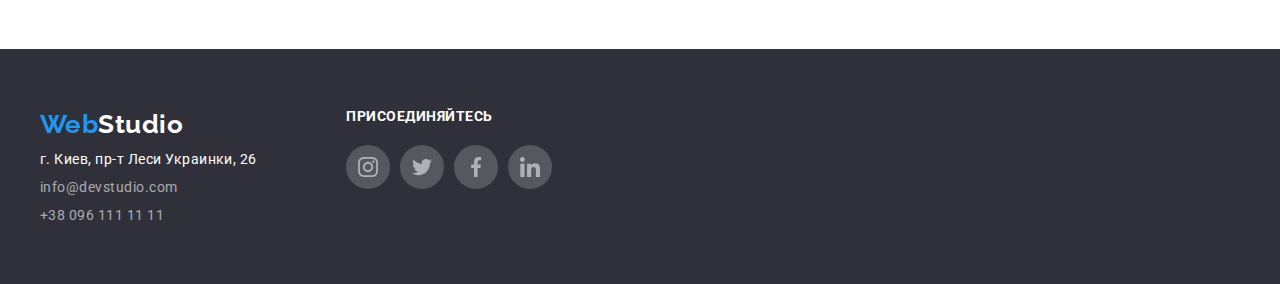
==== commit dad13bc2: "вносит правки" ====
--- a/portfolio.html
+++ b/portfolio.html
@@ -8,7 +8,6 @@
     <link rel="stylesheet" href="https://cdnjs.cloudflare.com/ajax/libs/modern-normalize/1.0.0/modern-normalize.min.css"
         integrity="sha512-ISS7cAi1PEhQ8jnbJpJZMd29NlhNj4AWYyLOSp2CE/CsHxTCu+r+t0D2yoJudVrd0/8fTVPUVDzY5Tvli75u/g=="
         crossorigin="anonymous" />
-    <link rel="preconnect" href="https://fonts.gstatic.com">
     <link rel="preconnect" href="https://fonts.gstatic.com">
     <link href="https://fonts.googleapis.com/css2?family=Raleway:wght@700&family=Roboto:wght@400;500;700;900&display=swap"
         rel="stylesheet">
@@ -70,7 +69,7 @@
                         <a class="project-card-link" href="#">
                             <div class="portfolio-card-overlay">
                                 <div class="overlay-text-container">
-                                    <img src="./images/notebook.png" alt="" width="370" height="294">
+                                    <img src="./images/notebook.jpg" alt="" width="370" height="294">
                                 
                                     <p class="overlay">Технокряк это современная площадка распространения коронавируса. 
                                         Компании используют эту платформу для цифрового
@@ -87,7 +86,7 @@
                         <a class="project-card-link" href="#">
                             <div class="portfolio-card-overlay">
                                 <div class="overlay-text-container">
-                                    <img src="./images/basketball.png" alt="" width="370" height="294">                                
+                                    <img src="./images/basketball.jpg" alt="" width="370" height="294">                                
                                     <p class="overlay">text</p>
                                 </div>
                             </div>
@@ -101,7 +100,7 @@
                         <a class="project-card-link" href="#">
                             <div class="portfolio-card-overlay">
                                 <div class="overlay-text-container">
-                                    <img src="./images/restaurant.png" alt="" width="370" height="294">                                
+                                    <img src="./images/restaurant.jpg" alt="" width="370" height="294">                                
                                     <p class="overlay"></p>
                                 </div>
                             </div>
@@ -115,7 +114,7 @@
                         <a class="project-card-link" href="#">
                             <div class="portfolio-card-overlay">
                                 <div class="overlay-text-container">
-                                    <img src="./images/headphones.png" alt="" width="370" height="294">                                
+                                    <img src="./images/headphones.jpg" alt="" width="370" height="294">                                
                                     <p class="overlay"></p>
                                 </div>
                             </div>
@@ -129,7 +128,7 @@
                         <a class="project-card-link" href="#">
                             <div class="portfolio-card-overlay">
                                 <div class="overlay-text-container">
-                                    <img src="./images/boxes.png" alt="" width="370" height="294">                                
+                                    <img src="./images/boxes.jpg" alt="" width="370" height="294">                                
                                     <p class="overlay"></p>
                                 </div>
                             </div>
@@ -143,7 +142,7 @@
                         <a class="project-card-link" href="#">
                             <div class="portfolio-card-overlay">
                                 <div class="overlay-text-container">
-                                    <img src="./images/monitor.png" alt="" width="370" height="294">
+                                    <img src="./images/monitor.jpg" alt="" width="370" height="294">
                                 
                                     <p class="overlay"></p>
                                 </div>
@@ -158,7 +157,7 @@
                         <a class="project-card-link" href="#">
                             <div class="portfolio-card-overlay">
                                 <div class="overlay-text-container">
-                                    <img src="./images/magazine.png" alt="" width="370" height="294">
+                                    <img src="./images/magazine.jpg" alt="" width="370" height="294">
                                 
                                     <p class="overlay"></p>
                                 </div>
@@ -173,7 +172,7 @@
                         <a class="project-card-link" href="#">
                             <div class="portfolio-card-overlay">
                                 <div class="overlay-text-container">
-                                    <img src="./images/label.png" alt="" width="370" height="294">
+                                    <img src="./images/label.jpg" alt="" width="370" height="294">
                                 
                                     <p class="overlay"></p>
                                 </div>
@@ -188,7 +187,7 @@
                         <a class="project-card-link" href= "#">
                             <div class="portfolio-card-overlay">
                                 <div class="overlay-text-container">
-                                    <img src="./images/business.png" alt="" width="370" height="294">
+                                    <img src="./images/business.jpg" alt="" width="370" height="294">
                                 
                                     <p class="overlay"></p>
                                 </div>                         
--- a/css/styles.css
+++ b/css/styles.css
@@ -1,4 +1,4 @@
-/* body {
+body {
   margin: 0;
   color: var(--text-head-color);
   font-family: "Roboto", sans-serif;
@@ -49,12 +49,12 @@
   --background-team: #f5f4fa;
   --border-work-examples: #eeeeee;
   --portfolio-border: #ececec;
-} */
-/* .container {
+}
+.container {
   width: 1200px;
   margin: 0 auto;
   padding: 0px 15px;
-} */
+}
 
 /*======= HEADER ======*/
 .header {
@@ -210,10 +210,7 @@
   cursor: pointer;
   transition: color 250ms cubic-bezier(0.4, 0, 0.2, 1);
 }
-.hero-button:hover,
-.hero-button:focus {
-  color: black;
-}
+
 .backdrop {
   position: fixed;
   top: 0;
@@ -391,7 +388,11 @@
   outline: transparent;
   transition: all 250ms cubic-bezier(0.4, 0, 0.2, 1);
 }
-
+.agreement-terms-checkbox {
+  -webkit-appearance: none;
+  -moz-appearance: none;
+  appearance: none;
+}
 .modal-form-agreements {
   display: flex;
   align-items: center;
@@ -524,7 +525,7 @@
   display: flex;
 }
 
-.imeges-list :not(:last-child) {
+.whotwedo-item {
   margin-right: 30px;
 }
 .whotwedo-overlay {
@@ -548,7 +549,7 @@
 /* -- Team -- */
 
 .our-team {
-  padding: 95px;
+  padding: 95px 0px;
   background-color: #f5f4fa;
 }
 .our-team-title {
@@ -734,6 +735,7 @@
   text-transform: uppercase;
 }
 .join-us {
+  margin-right: 93px;
   font-weight: 900;
   font-size: 14px;
   line-height: 1.142;
@@ -807,8 +809,8 @@
 .footer-action-call {
   margin-bottom: 20px;
   font-weight: 700;
+  font-size: 14px;
   line-height: 1.14;
-  letter-spacing: 0.03em;
   text-transform: uppercase;
   color: #ffffff;
 }
@@ -820,7 +822,7 @@
 .footer-submit-input {
   margin-right: 12px;
   border: 1px solid rgba(255, 255, 255, 0.3);
-  box-sizing: border-box;
+  box-sizing: border--box;
   filter: drop-shadow(0px 4px 4px rgba(0, 0, 0, 0.15));
   border-radius: 4px;
   background-color: inherit;
@@ -905,6 +907,10 @@
 .button:focus {
   background-color: var(--accent-color);
   color: var(--white-color);
+}
+.project-card-link:hover {
+  box-shadow: 0px 1px 1px rgba(0, 0, 0, 0.12), 0px 4px 4px rgba(0, 0, 0, 0.06),
+    1px 4px 6px rgba(0, 0, 0, 0.16);
 }
 .portfolio-card {
   display: flex;
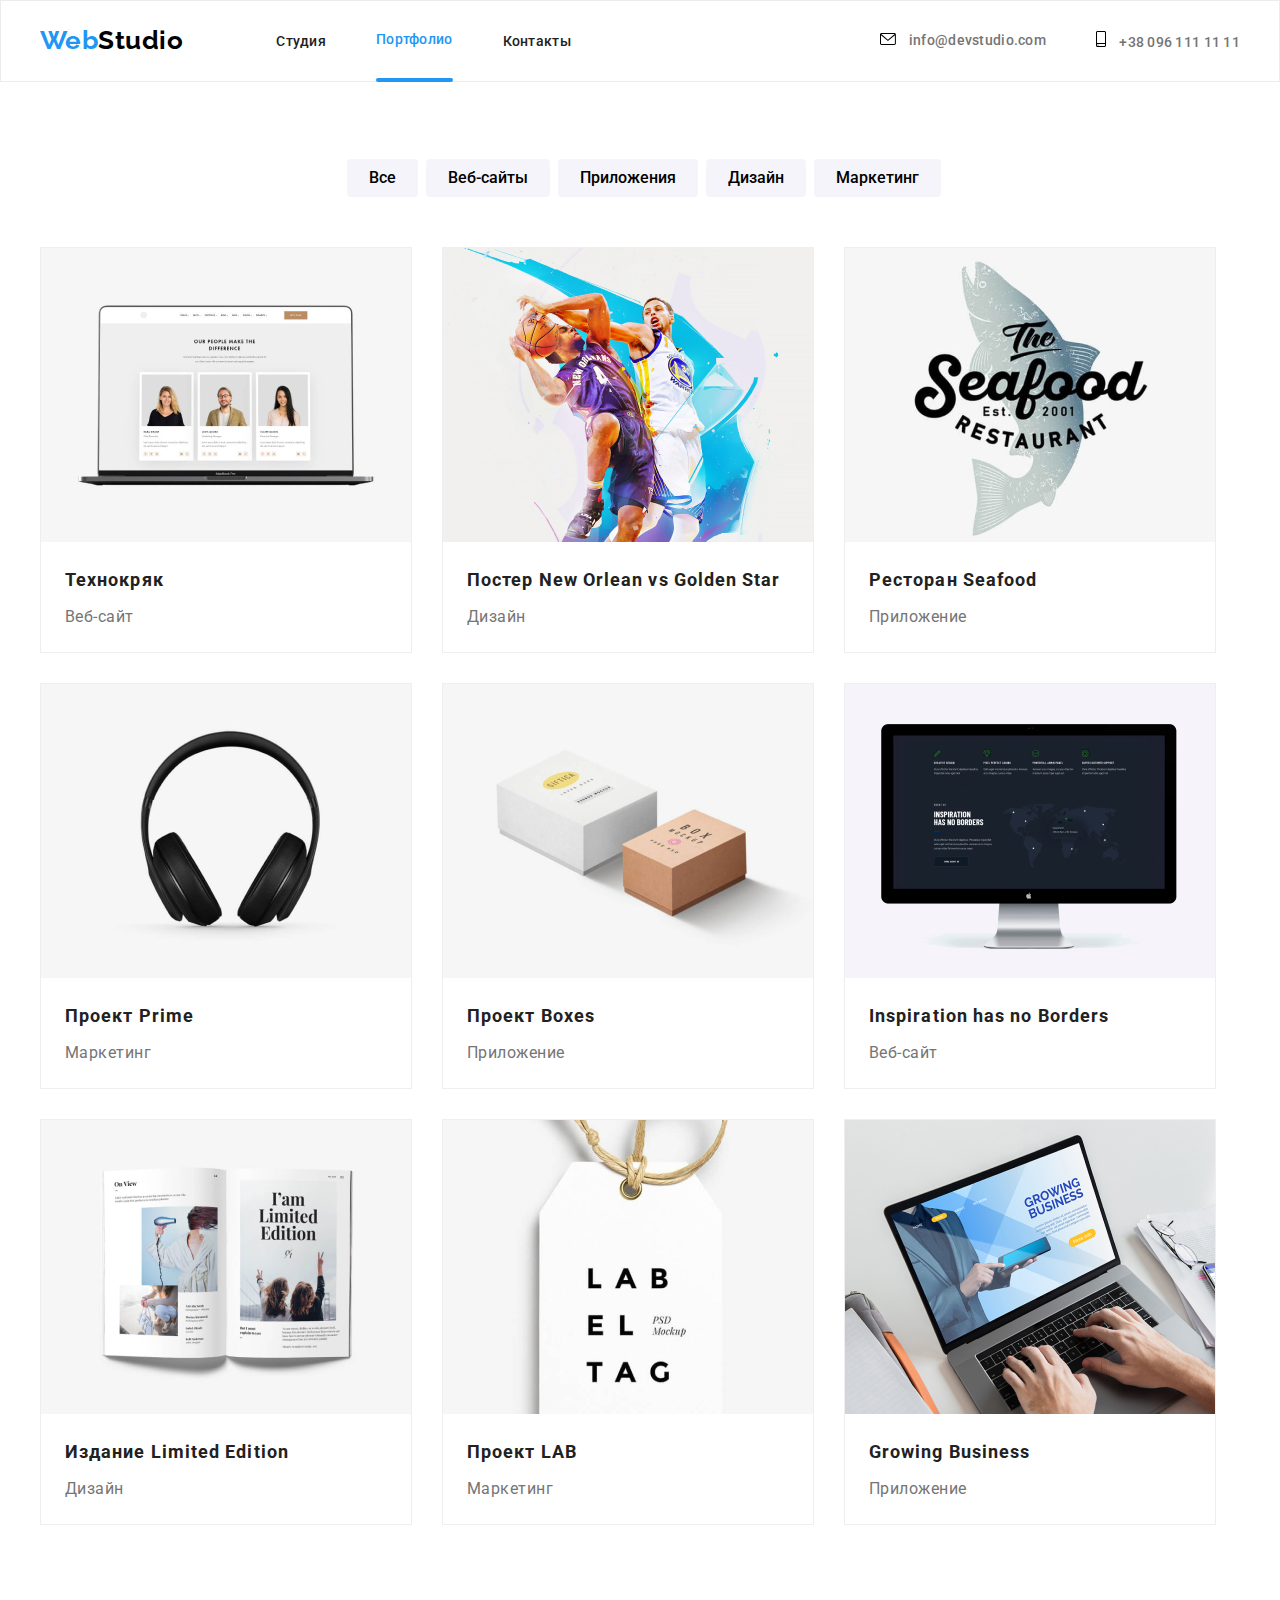
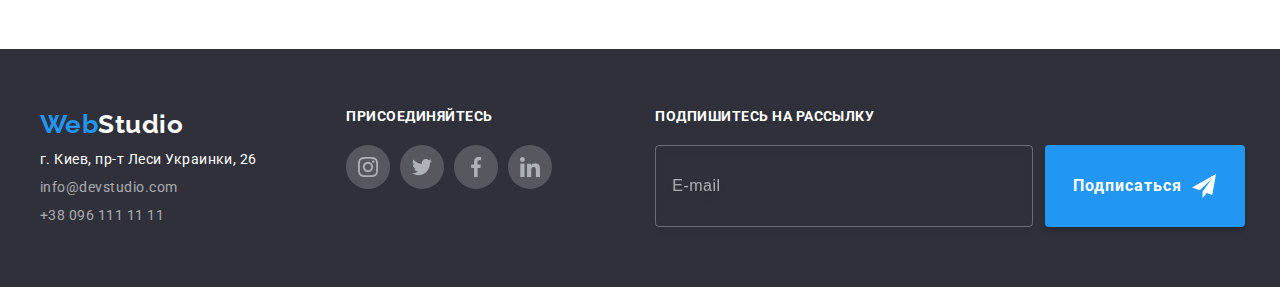
==== commit 503e0268: "добавляет форму" ====
--- a/portfolio.html
+++ b/portfolio.html
@@ -202,67 +202,78 @@
             </div>
         </section>
     </main>
-
 <!--Footer-->
-        <footer class="footer">
-            <div class="footer-container">
-                <div class="address-container">
-                    <a lang="en" href="./index.html" class="logo">
-                        <span class="logo-web">Web</span>Studio
-                    </a>
-
-                <address>
-                    <ul class="address">
-                        <li class="footer-navigation-list-item"> <a class="address-color"
+<footer class="footer">
+    <div class="footer-container">
+        <div class="address-container">
+            <a lang="en" href="./index.html" class="logo">
+                <span class="logo-web">Web</span>Studio</a>
+
+            <address>
+                <ul class="address">
+                    <li class="footer-navigation-list-item"> <a class="address-color"
                             href="https://www.google.com/maps/place/%D0%B1%D1%83%D0%BB.+%D0%9B%D0%B5%D1%81%D0%B8+%D0%A3%D0%BA%D1%80%D0%B0%D0%B8%D0%BD%D0%BA%D0%B8,+26,+%D0%9A%D0%B8%D0%B5%D0%B2,+02000/@50.4265841,30.5361971,17z/data=!3m1!4b1!4m5!3m4!1s0x40d4cf0e033ecbe9:0x57a4dffefec77da0!8m2!3d50.4265807!4d30.5383858">
                             г. Киев, пр-т Леси Украинки, 26 </a> </li>
-                        <li class="footer-navigation-list-item"> <a href="mailto:info@devstudio.com">
+                    <li class="footer-navigation-list-item"> <a href="mailto:info@devstudio.com">
                             info@devstudio.com </a> </li>
-                        <li class="footer-navigation-list-item"> <a href="tel:+380961111111">
+                    <li class="footer-navigation-list-item"> <a href="tel:+380961111111">
                             +38 096 111 11 11 </a> </li>
-                    </ul>
-                </address>
-                </div>
-
-                <div class="join-us">
-                    <h3 class="footer-title">
-                    присоединяйтесь
-                    </h3>
-                    <ul class="social-list-footer">
-                    <li class="footer-social-item">
+                </ul>
+            </address>
+        </div>
+
+        <div class="join-us">
+            <h3 class="footer-title">
+                присоединяйтесь
+            </h3>
+            <ul class="social-list-footer">
+                <li class="footer-social-item">
                     <a href="" class="footer-social-link">
                         <svg class="social-list-icon">
                             <use href="./images/sprite.svg#instagram"></use>
                         </svg>
                     </a>
-                    </li>
-                    <li class="footer-social-item">
+                </li>
+                <li class="footer-social-item">
                     <a href="" class="footer-social-link">
                         <svg class="social-list-icon">
                             <use href="./images/sprite.svg#twitter"></use>
                         </svg>
                     </a>
-                    </li>
-                    <li class="footer-social-item">
+                </li>
+                <li class="footer-social-item">
                     <a href="" class="footer-social-link">
                         <svg class="social-list-icon">
                             <use href="./images/sprite.svg#facebook"></use>
                         </svg>
                     </a>
-                    </li>
-                    <li class="footer-social-item">
+                </li>
+                <li class="footer-social-item">
                     <a href="" class="footer-social-link">
                         <svg class="social-list-icon">
                             <use href="./images/sprite.svg#linkedin"></use>
                         </svg>
                     </a>
-                    </li>
-                    </ul>
-                </div>  
-            </div>
-
-
-        </footer>
+                </li>
+            </ul>
+        </div>
+        <div class="footer-submit-wrapper">
+            <h3 class="footer-action-call">Подпишитесь на рассылку</h3>
+            <form action="#" class="footer-submit-form">
+                <input type="email" placeholder="E-mail" class="footer-submit-input" name="user-email"
+                    required="" /><button class="footer-submit-button" type="submit">
+                    Подписаться
+                    <svg width="24" height="24" class="submit-icon">
+                        <use href="./icons/sprite-svg.svg#icon-send"></use>
+                    </svg>
+                </button>
+            </form>
+        </div>
+    </div>
+
+
+
+</footer>
      
     </body>
 
